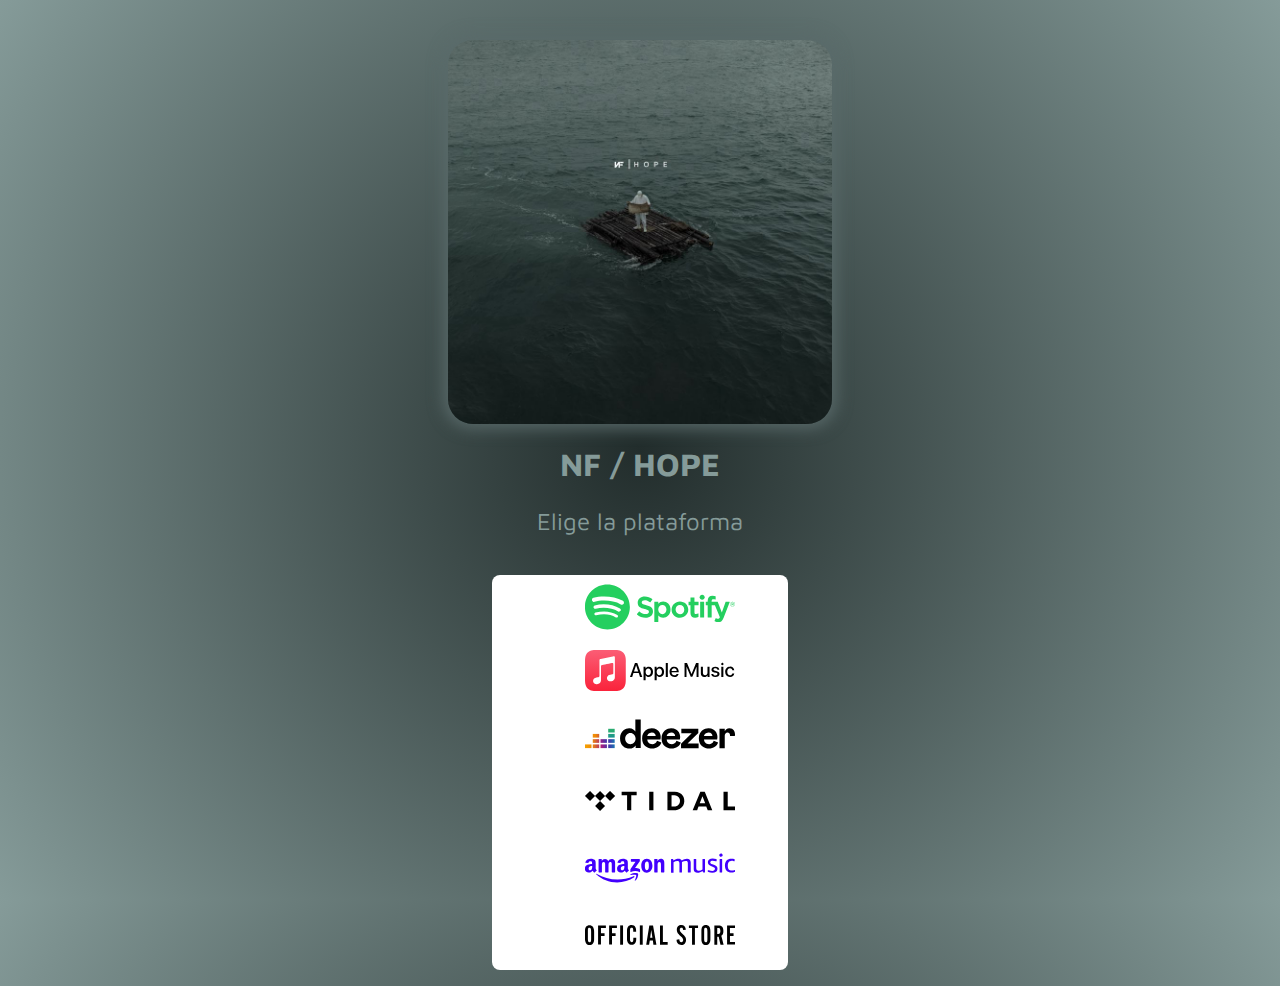
==== stream.html @ 1d4f88c6 "feat: Landing page NF" ====
<!DOCTYPE html>
<html lang="en">
<head>
    <meta charset="UTF-8">
    <meta name="viewport" content="width=device-width, initial-scale=1.0">
    <title>NF - STREAM</title>
    <link rel="stylesheet" href="stream.css">
    <link rel="icon" href="/Multimedia/Logo NF Negro.png">

</head>
<body>
   
    <main> 
        <img src="/Multimedia/Album Hope.jpg" alt="NF HOPE" class="album">
        <div class="texto">
             <h1>NF / HOPE</h1>
            <p>Elige la plataforma</p>   
        </div>    
        
        <ul >
            <li ><a href="https://open.spotify.com/intl-es/album/6zaisPwfcIAfdUGPj3mmGY?si=2uXS4eArR8CivvhJ3JvUCA" target="_blank" >
            <img  src="/Multimedia/Spotify Logo.svg" alt="Spotify"> </a></li>

            <li> <a href="https://music.apple.com/us/album/hope/1670412644" target="_blank" > <img src="/Multimedia/Apple Music Logo.svg" alt="Apple Music"></a></li>

            <li> <a href="https://deezer.page.link/oWCovWqdNo1QM7wZ6" target="_blank" > <img src="/Multimedia/Deezer Logo.svg" alt="Dezzer"></a></li>

            <li> <a href="https://tidal.com/browse/album/286307097" target="_blank" > <img src="/Multimedia/Tidal Logo.svg" alt="Tidal"></a></li>

            <li> <a href="https://amazon.com/music/player/albums/B0BV3C855F?marketplaceId=ATVPDKIKX0DER&musicTerritory=US&ref=dm_sh_TWydm78YwyxxXcMCINdkOQPG9" target="_blank" > 
                <img src="/Multimedia/Amazon Logo.svg" alt=" Amazon"></a></li>
            
            <li> <a href="https://shop.nfrealmusic.com/" target="_blank" > <img src="/Multimedia/Store Logo.svg" alt="Oficial Store"></a></li>

        </ul>

    </main>

    <section class="celular">
        <h1>No Disponible para el dispositivo</h1>

    </section>

</body>
</html>
---- stream.css ----
@import url('https://fonts.googleapis.com/css2?family=Maven+Pro:wght@400..900&display=swap');


body{
    font-family: "Maven Pro" , sans-serif;
    color: #859B99;
    height: 100vh;
    width: 100vw;
    background: radial-gradient(circle, #222D2C, #859B99);
    box-sizing: border-box;
    overflow-x:hidden ;
    margin: 0;
    padding: 0;
}

main{
    width: 100%;
    display: inline-flex;
    flex-direction: column;
    align-items: center;
    align-content: center;
    margin-top: 2.5rem 0;
}   

.album{
    max-width: 80%;
    width: 30vw;
    border-radius: 25px;
    margin-top: 2.5rem;
    box-shadow: 0 0 15px 5px rgba(90, 106, 106, 0.9);
    transition-duration: 0.5s ;
}

.album:hover{
    transform: scale(1.1);
}

.texto{
    text-align: center;
}
.texto p{
    font-size: 1.5rem;
}

ul{
    width: 20vw;
    list-style: none;
    position: relative;
    overflow: hidden;
    border-radius: 8px;
    background-color: #fff;
    display: flex;
    flex-direction: column;
    align-items: center;
}

li{
    margin: 0.5rem ;
}

ul img{
    width: 150px;
}
.celular{
    display: none;
    width: 100vw;
    height: 100vh;
    color:#fff

}

@media (max-width:780px) {
    main{
        display: none;
    }
    .celular{
        display: flex;
        align-items: center;
        justify-content: center;
        overflow: hidden;
        text-align: center;
    }

    .celular h1{
        margin: 2rem;
        padding: 2rem;
        border: 2px solid gray;
        border-radius: 25px;
        background-color: #222D2C;
    }
}
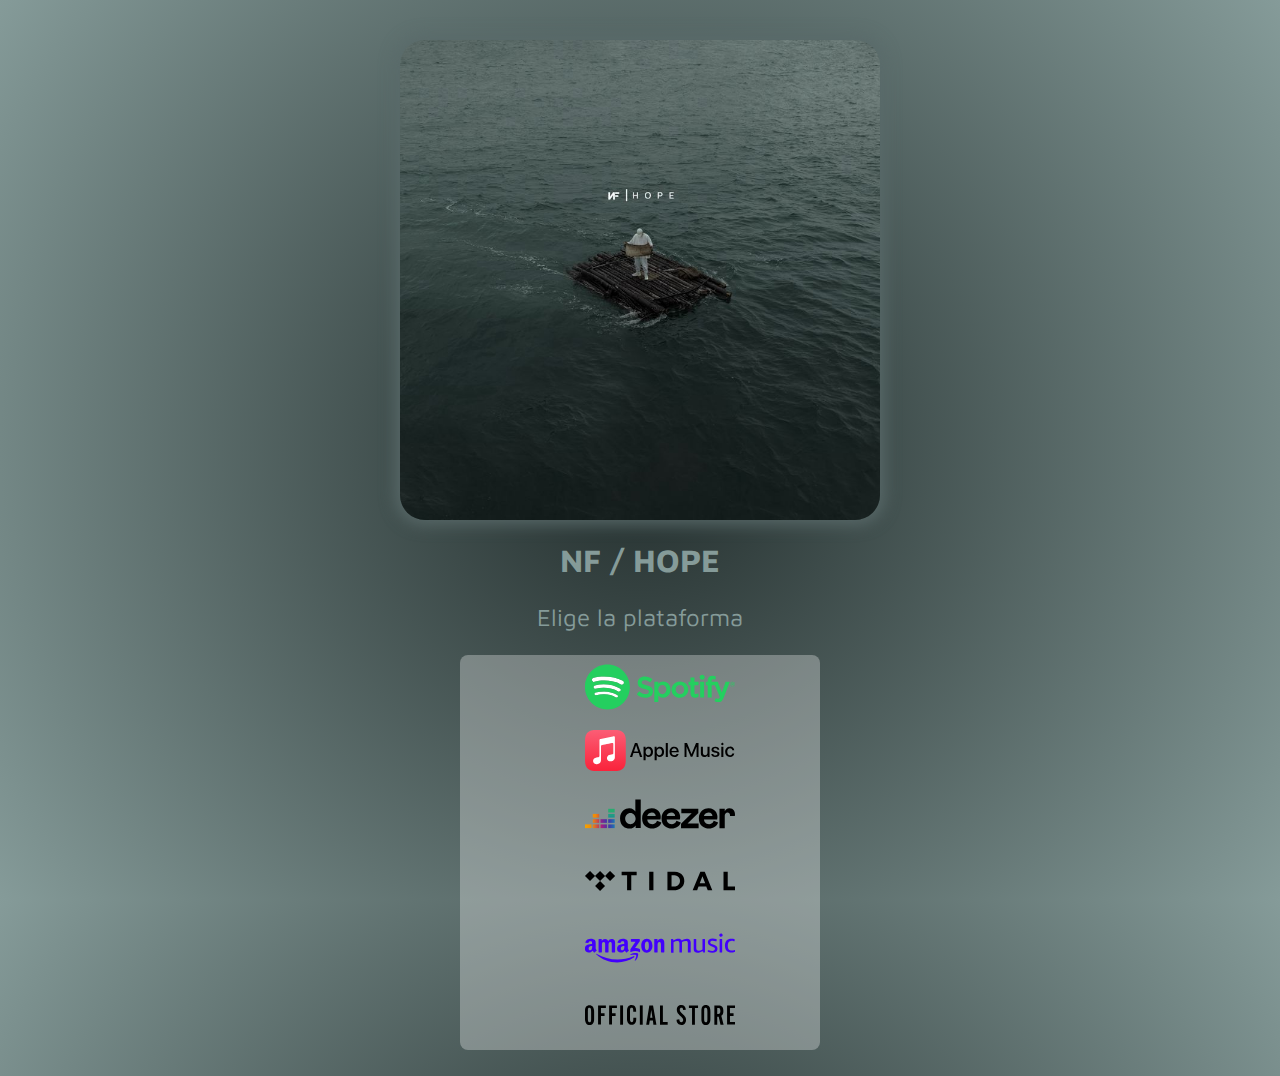
==== commit f8a5fd80: "feat: :sparkles: Carrito de compras" ====
--- a/stream.html
+++ b/stream.html
@@ -5,13 +5,14 @@
     <meta name="viewport" content="width=device-width, initial-scale=1.0">
     <title>NF - STREAM</title>
     <link rel="stylesheet" href="stream.css">
-    <link rel="icon" href="/Multimedia/Logo NF Negro.png">
+    <link rel="icon" href="./Multimedia/Logo NF Negro.png">
 
 </head>
 <body>
    
     <main> 
-        <img src="/Multimedia/Album Hope.jpg" alt="NF HOPE" class="album">
+        <img src="./Multimedia/Album Hope.jpg" alt="NF HOPE" class="album">
+        
         <div class="texto">
              <h1>NF / HOPE</h1>
             <p>Elige la plataforma</p>   
@@ -36,10 +37,10 @@
 
     </main>
 
-    <section class="celular">
+    <div class="celular">
         <h1>No Disponible para el dispositivo</h1>
 
-    </section>
+    </div>
 
 </body>
 </html>--- a/stream.css
+++ b/stream.css
@@ -24,7 +24,7 @@
 
 .album{
     max-width: 80%;
-    width: 30vw;
+    width: 30rem;
     border-radius: 25px;
     margin-top: 2.5rem;
     box-shadow: 0 0 15px 5px rgba(90, 106, 106, 0.9);
@@ -43,15 +43,18 @@
 }
 
 ul{
-    width: 20vw;
+    width: 20rem;
+    max-width: 22rem;
     list-style: none;
     position: relative;
     overflow: hidden;
     border-radius: 8px;
-    background-color: #fff;
+    background-color: rgba(255,255,255,0.3);
     display: flex;
     flex-direction: column;
     align-items: center;
+    margin: auto;
+    margin-bottom: 2vw;
 }
 
 li{
@@ -69,7 +72,7 @@
 
 }
 
-@media (max-width:780px) {
+@media (max-width:330px) {
     main{
         display: none;
     }
@@ -88,4 +91,4 @@
         border-radius: 25px;
         background-color: #222D2C;
     }
-}+}
